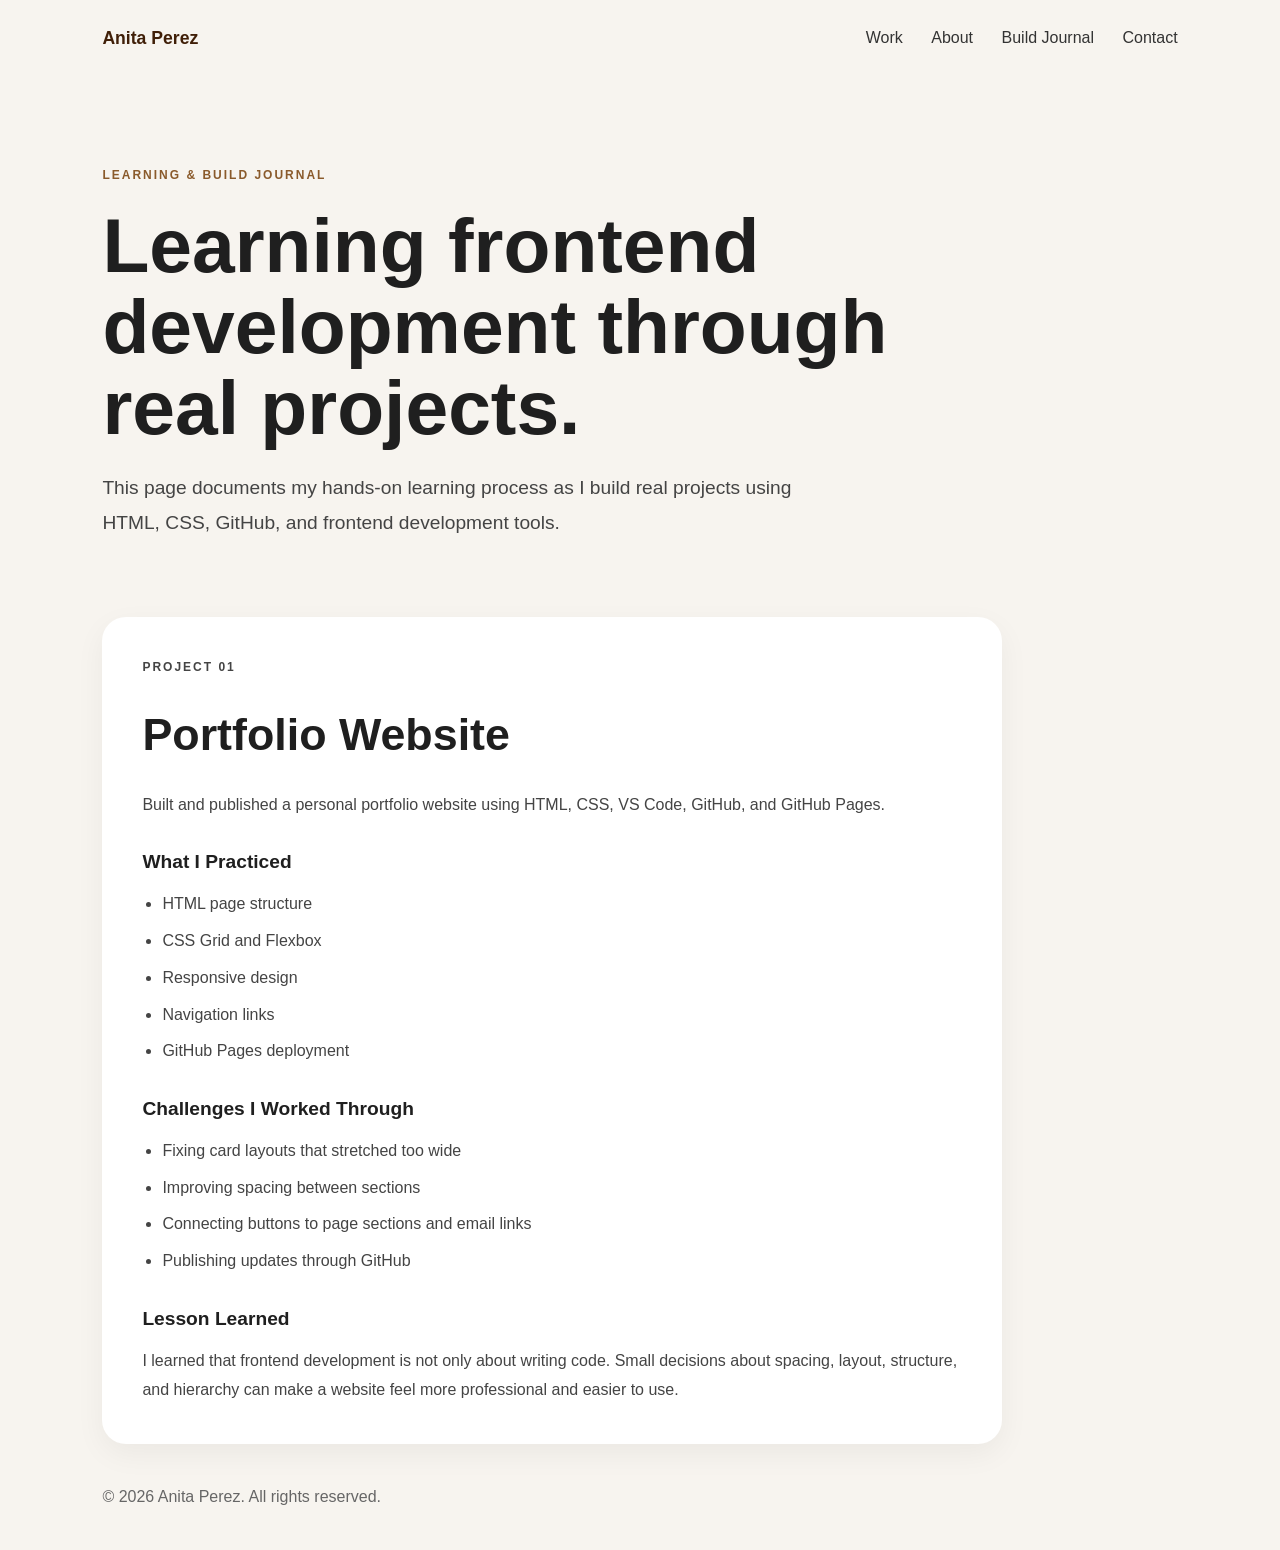
==== build-journal.html @ 04cf7133 "Add files via upload" ====
<!doctype html>
<html lang="en">
  <head>
    <meta charset="UTF-8" />
    <meta name="viewport" content="width=device-width, initial-scale=1.0" />
    <title>Build Journal | Anita Perez</title>
    <link rel="stylesheet" href="styles.css" />
  </head>

  <body>
    <header class="navbar">
      <div class="logo">Anita Perez</div>

      <nav>
        <a href="index.html#work">Work</a>
        <a href="index.html#about">About</a>
        <a href="build-journal.html">Build Journal</a>
        <a href="index.html#contact">Contact</a>
      </nav>
    </header>

    <main>
      <section class="hero">
        <p class="eyebrow">Learning & Build Journal</p>

        <h1>Learning frontend development through real projects.</h1>

        <p class="hero-text">
          This page documents my hands-on learning process as I build real
          projects using HTML, CSS, GitHub, and frontend development tools.
        </p>
      </section>

      <section class="section">
        <div class="journal-grid">
          <article class="journal-card">
            <p class="eyebrow">Project 01</p>
            <h2>Portfolio Website</h2>

            <p>
              Built and published a personal portfolio website using HTML, CSS,
              VS Code, GitHub, and GitHub Pages.
            </p>

            <h3>What I Practiced</h3>
            <ul>
              <li>HTML page structure</li>
              <li>CSS Grid and Flexbox</li>
              <li>Responsive design</li>
              <li>Navigation links</li>
              <li>GitHub Pages deployment</li>
            </ul>

            <h3>Challenges I Worked Through</h3>
            <ul>
              <li>Fixing card layouts that stretched too wide</li>
              <li>Improving spacing between sections</li>
              <li>Connecting buttons to page sections and email links</li>
              <li>Publishing updates through GitHub</li>
            </ul>

            <h3>Lesson Learned</h3>
            <p>
              I learned that frontend development is not only about writing
              code. Small decisions about spacing, layout, structure, and
              hierarchy can make a website feel more professional and easier to
              use.
            </p>
          </article>
        </div>
      </section>
    </main>

    <footer>
      <p>© 2026 Anita Perez. All rights reserved.</p>
    </footer>
  </body>
</html>
---- styles.css ----
* {
  box-sizing: border-box;
  margin: 0;
  padding: 0;
}

body {
  font-family: Arial, sans-serif;
  background-color: #f7f4ef;
  color: #1f1f1f;
  line-height: 1.6;
}

/* NAVIGATION */

.navbar {
  display: flex;
  justify-content: space-between;
  align-items: center;
  padding: 24px 8%;
  background-color: #f7f4ef;
}

.logo {
  font-weight: bold;
  font-size: 1.1rem;
  color: rgb(64, 31, 8);
}

nav a {
  margin-left: 24px;
  text-decoration: none;
  color: #333;
  font-weight: 500;
}

nav a:hover {
  color: #8a5a2b;
}

/* HERO */

.hero {
  padding: 90px 8% 45px;
}

.eyebrow {
  text-transform: uppercase;
  letter-spacing: 2px;
  font-size: 0.75rem;
  color: #8a5a2b;
  margin-bottom: 20px;
  font-weight: bold;
}

.hero h1 {
  font-size: clamp(2.5rem, 6vw, 5rem);
  line-height: 1.05;
  max-width: 850px;
  margin-bottom: 24px;
}

.hero-text {
  font-size: 1.2rem;
  max-width: 700px;
  margin-bottom: 32px;
  color: #444;
  line-height: 1.8;
}

.hero-buttons {
  display: flex;
  gap: 16px;
  flex-wrap: wrap;
}

/* BUTTONS */

.button {
  display: inline-block;
  padding: 14px 22px;
  border-radius: 999px;
  text-decoration: none;
  font-weight: bold;
}

.primary {
  background-color: #1f1f1f;
  color: white;
}

.secondary {
  border: 1px solid #1f1f1f;
  color: #1f1f1f;
}

/* SECTIONS */

.section {
  padding-left: 8%;
  padding-right: 8%;
}

.section h2 {
  font-size: 2.8rem;
  margin-bottom: 24px;
}

/* SECTION SPACING */

.metrics {
  padding: 20px 8% 80px;
}

#work {
  padding-top: 30px;
  padding-bottom: 80px;
}

#about {
  padding-top: 30px;
  padding-bottom: 80px;
}

#systems {
  padding-top: 30px;
  padding-bottom: 80px;
}

#contact {
  padding-top: 30px;
  padding-bottom: 100px;
}

/* METRICS */

.metrics {
  padding: 20px 8% 80px;
  display: grid;
  grid-template-columns: repeat(4, 1fr);
  gap: 24px;
}

.metrics div {
  background: #fcfbf9;
  padding: 32px;
  border-radius: 24px;

  border-top: 5px solid #8a5a2b;

  box-shadow: 0 10px 30px rgba(0, 0, 0, 0.05);

  min-height: 220px;

  display: flex;
  flex-direction: column;
  justify-content: center;

  transition: transform 0.2s ease;
}

.metrics div:hover {
  transform: translateY(-4px);
}

.metrics h2 {
  font-size: 3rem;
  margin-bottom: 12px;
  color: #1f1f1f;
  line-height: 1.1;
}

.metrics p {
  color: #555;
  font-size: 1.05rem;
  line-height: 1.7;
}

/* WORK CARDS */

.card-grid {
  display: grid;
  grid-template-columns: repeat(3, 1fr);
  gap: 28px;
  margin-top: 32px;
}

.card {
  background: white;
  padding: 32px;
  border-radius: 24px;
  box-shadow: 0 10px 30px rgba(0, 0, 0, 0.05);
  min-height: 280px;
  display: flex;
  flex-direction: column;
  justify-content: space-between;
}

.card h3 {
  font-size: 1.4rem;
  line-height: 1.3;
  margin-bottom: 18px;
}

.card p {
  color: #444;
  line-height: 1.8;
  margin-bottom: 24px;
}

.card span {
  color: #8a5a2b;
  font-size: 0.92rem;
  font-weight: 700;
}

/* ABOUT */

.headshot {
  width: 220px;
  height: 220px;
  object-fit: cover;
  border-radius: 50%;
  display: block;
  margin-bottom: 32px;
  border: 4px solid white;
  box-shadow: 0 10px 30px rgba(0, 0, 0, 0.08);
}

.about-text {
  max-width: 760px;
}

.about-text p {
  margin-bottom: 28px;
  font-size: 1.15rem;
  line-height: 1.9;
  color: #333;
}

/* SYSTEMS */

.systems-grid {
  display: grid;
  grid-template-columns: repeat(3, 1fr);
  gap: 24px;
  margin-top: 32px;
}

.system-card {
  background: white;
  padding: 28px;
  border-radius: 24px;
  box-shadow: 0 10px 30px rgba(0, 0, 0, 0.05);
  min-height: 320px;
}

.system-card h3 {
  margin-bottom: 16px;
  font-size: 1.2rem;
}

.system-description {
  margin-bottom: 14px;
  color: #444;
  line-height: 1.8;
}

.system-tools {
  font-size: 0.95rem;
  color: #8a5a2b;
  font-weight: 700;
}

/* CONTACT */

.contact p {
  margin-bottom: 24px;
  font-size: 1.1rem;
}

/* FOOTER */

footer {
  padding: 40px 8%;
  color: #666;
}

/* RESPONSIVE */

@media (max-width: 1100px) {
  .metrics {
    grid-template-columns: repeat(2, 1fr);
  }

  .card-grid,
  .systems-grid {
    grid-template-columns: repeat(2, 1fr);
  }
}

@media (max-width: 768px) {
  .navbar {
    flex-direction: column;
    gap: 16px;
    align-items: flex-start;
  }

  nav a {
    margin-left: 0;
    margin-right: 16px;
  }

  .hero {
    padding: 60px 8% 40px;
  }

  .hero h1 {
    font-size: 3rem;
  }

  .section h2 {
    font-size: 2.2rem;
  }

  .metrics {
    padding: 20px 8% 60px;
  }

  .metrics,
  .card-grid,
  .systems-grid {
    grid-template-columns: 1fr;
  }

  #work,
  #about,
  #systems {
    padding-top: 25px;
    padding-bottom: 65px;
  }

  #contact {
    padding-top: 25px;
    padding-bottom: 80px;
  }

  .headshot {
    width: 180px;
    height: 180px;
  }
}

/* BUILD JOURNAL PAGE */

.journal-grid {
  display: grid;
  grid-template-columns: 1fr;
  gap: 32px;
  max-width: 900px;
}

.journal-card {
  background: white;
  padding: 40px;
  border-radius: 24px;
  box-shadow: 0 10px 30px rgba(0, 0, 0, 0.05);
}

.journal-card h2 {
  margin-bottom: 20px;
}

.journal-card h3 {
  margin-top: 28px;
  margin-bottom: 12px;
  font-size: 1.2rem;
}

.journal-card p {
  color: #444;
  line-height: 1.8;
}

.journal-card ul {
  margin-left: 20px;
  color: #444;
  line-height: 1.8;
}

.journal-card li {
  margin-bottom: 8px;
}
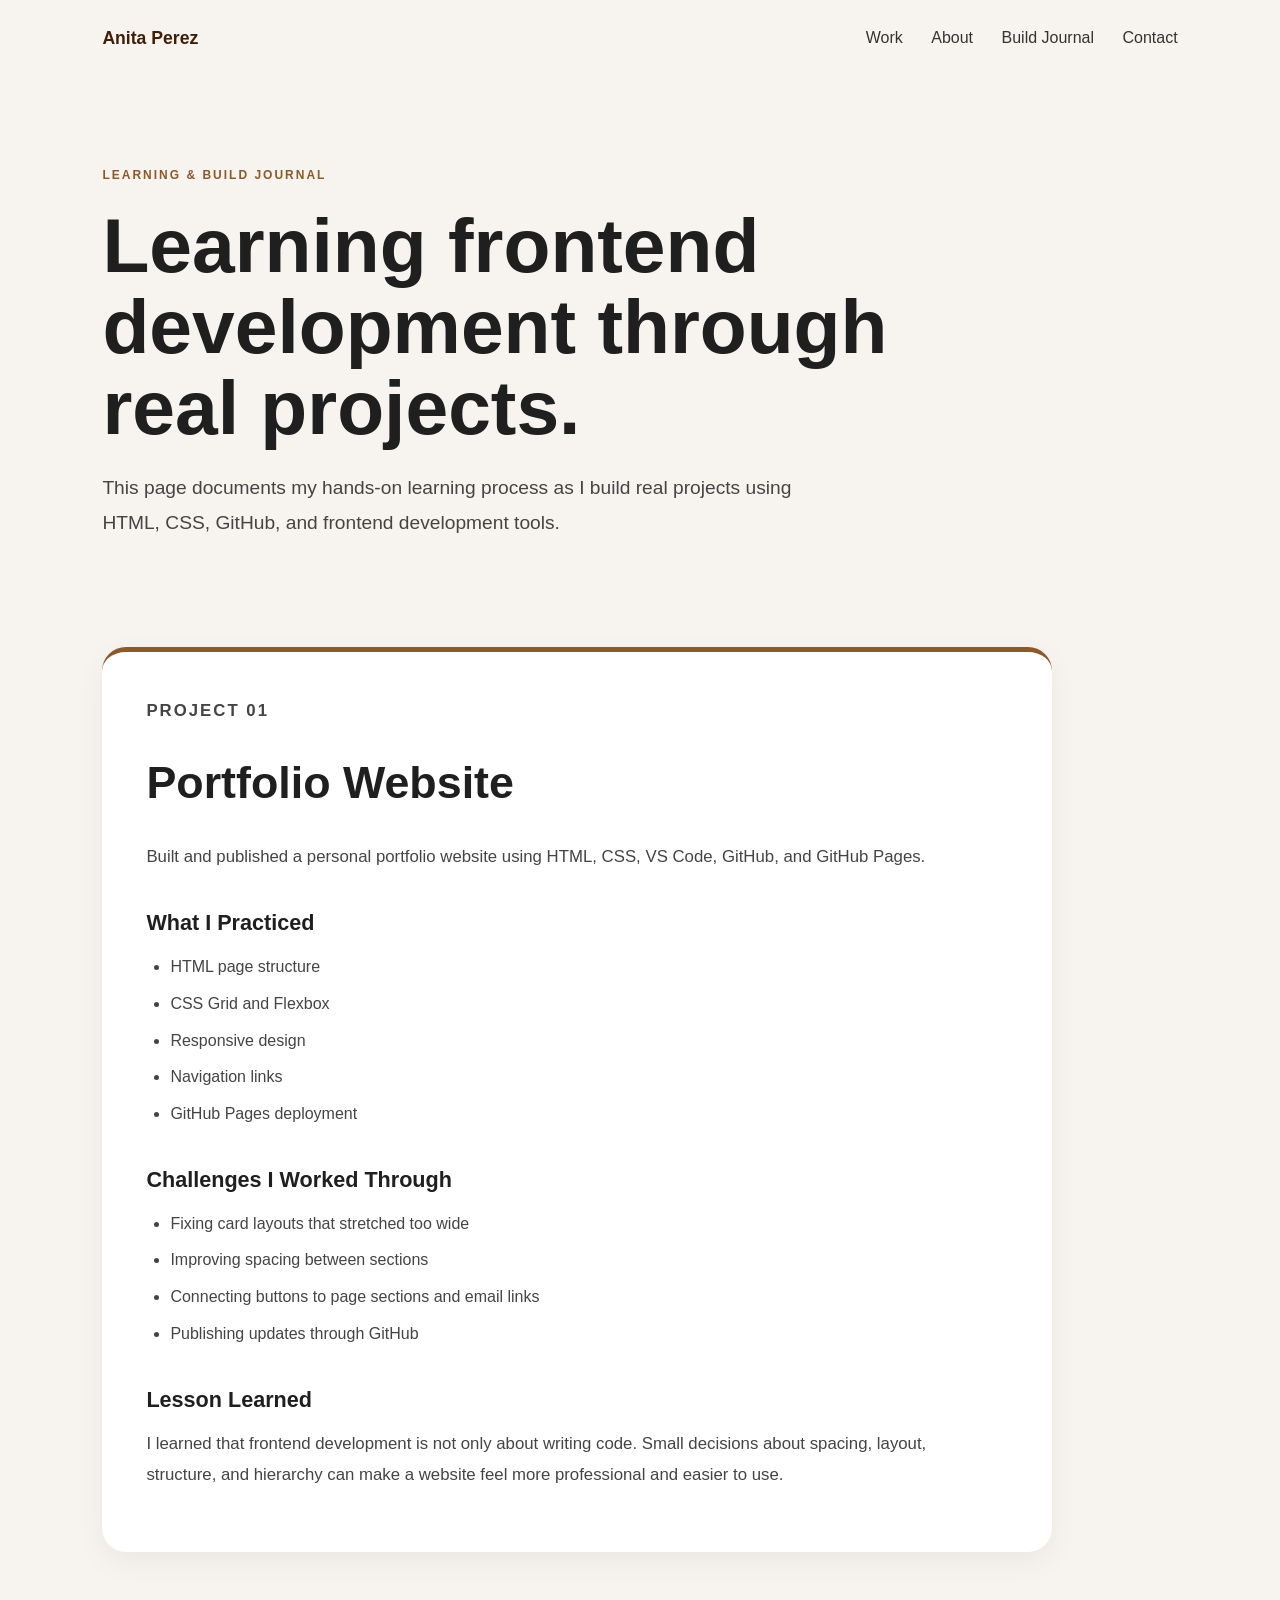
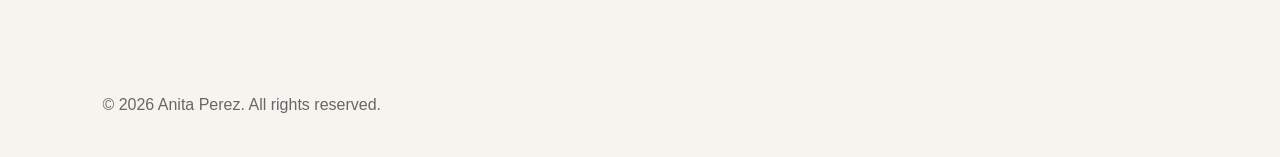
==== commit dc93373b: "Add files via upload" ====
--- a/build-journal.html
+++ b/build-journal.html
@@ -4,10 +4,13 @@
     <meta charset="UTF-8" />
     <meta name="viewport" content="width=device-width, initial-scale=1.0" />
     <title>Build Journal | Anita Perez</title>
+
     <link rel="stylesheet" href="styles.css" />
   </head>
 
   <body>
+    <!-- NAVIGATION -->
+
     <header class="navbar">
       <div class="logo">Anita Perez</div>
 
@@ -18,6 +21,8 @@
         <a href="index.html#contact">Contact</a>
       </nav>
     </header>
+
+    <!-- HERO -->
 
     <main>
       <section class="hero">
@@ -31,10 +36,13 @@
         </p>
       </section>
 
-      <section class="section">
+      <!-- JOURNAL CONTENT -->
+
+      <section class="section build-section">
         <div class="journal-grid">
           <article class="journal-card">
             <p class="eyebrow">Project 01</p>
+
             <h2>Portfolio Website</h2>
 
             <p>
@@ -43,6 +51,7 @@
             </p>
 
             <h3>What I Practiced</h3>
+
             <ul>
               <li>HTML page structure</li>
               <li>CSS Grid and Flexbox</li>
@@ -52,6 +61,7 @@
             </ul>
 
             <h3>Challenges I Worked Through</h3>
+
             <ul>
               <li>Fixing card layouts that stretched too wide</li>
               <li>Improving spacing between sections</li>
@@ -60,6 +70,7 @@
             </ul>
 
             <h3>Lesson Learned</h3>
+
             <p>
               I learned that frontend development is not only about writing
               code. Small decisions about spacing, layout, structure, and
@@ -71,6 +82,8 @@
       </section>
     </main>
 
+    <!-- FOOTER -->
+
     <footer>
       <p>© 2026 Anita Perez. All rights reserved.</p>
     </footer>
--- a/styles.css
+++ b/styles.css
@@ -353,37 +353,52 @@
 
 /* BUILD JOURNAL PAGE */
 
+.build-section {
+  padding-top: 30px;
+  padding-bottom: 100px;
+}
+
 .journal-grid {
   display: grid;
   grid-template-columns: 1fr;
   gap: 32px;
-  max-width: 900px;
+  max-width: 950px;
 }
 
 .journal-card {
   background: white;
-  padding: 40px;
+  padding: 44px;
   border-radius: 24px;
   box-shadow: 0 10px 30px rgba(0, 0, 0, 0.05);
+  border-top: 5px solid #8a5a2b;
+}
+
+.journal-card .eyebrow {
+  margin-bottom: 20px;
 }
 
 .journal-card h2 {
-  margin-bottom: 20px;
+  font-size: 2.8rem;
+  margin-bottom: 24px;
 }
 
 .journal-card h3 {
-  margin-top: 28px;
+  margin-top: 34px;
   margin-bottom: 12px;
-  font-size: 1.2rem;
+  font-size: 1.35rem;
 }
 
 .journal-card p {
   color: #444;
+  font-size: 1.05rem;
   line-height: 1.8;
+  margin-bottom: 18px;
+  max-width: 800px;
 }
 
 .journal-card ul {
-  margin-left: 20px;
+  margin-left: 24px;
+  margin-bottom: 24px;
   color: #444;
   line-height: 1.8;
 }
@@ -391,3 +406,13 @@
 .journal-card li {
   margin-bottom: 8px;
 }
+
+@media (max-width: 768px) {
+  .journal-card {
+    padding: 32px;
+  }
+
+  .journal-card h2 {
+    font-size: 2.2rem;
+  }
+}
